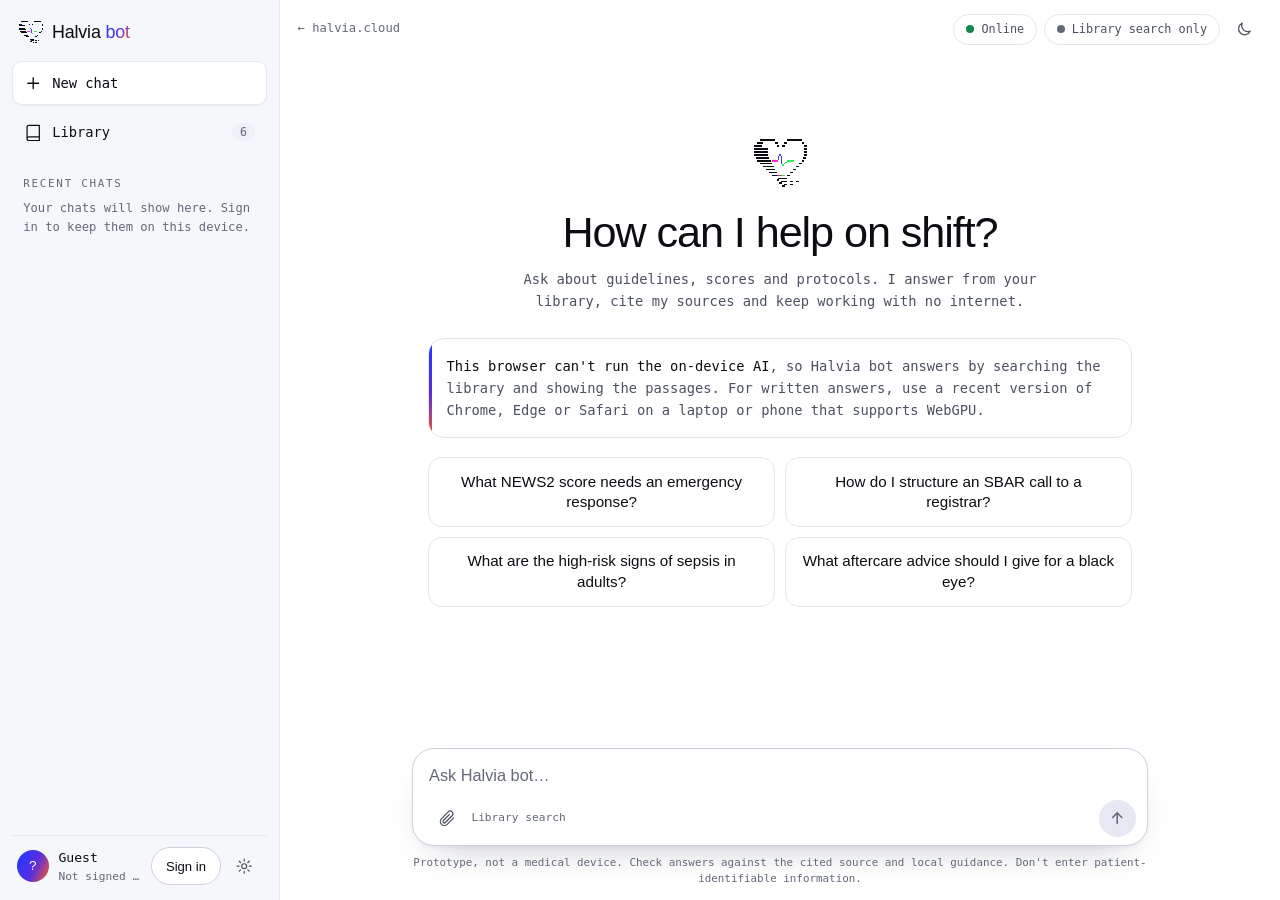
==== bot/index.html @ 6fa7a004 "Add Halvia bot, an offline AI assistant for clinicians A new web app at /bot/ and a Halvia bot secti" ====
<!DOCTYPE html>
<html lang="en-GB">
<head>
<meta charset="utf-8">
<meta name="viewport" content="width=device-width, initial-scale=1, viewport-fit=cover">
<title>Halvia bot — offline AI for clinicians</title>
<meta name="description" content="Halvia bot: an AI assistant for doctors and nurses that runs on your device and keeps working with no internet. Answers cite their sources, and you can add your own papers and guidelines. Prototype, not a medical device.">
<meta property="og:type" content="website">
<meta property="og:site_name" content="Halvia">
<meta property="og:title" content="Halvia bot — an AI assistant that works with no signal">
<meta property="og:description" content="Runs on your device, works offline, cites its sources and learns from the papers you add. A prototype by Halvia.">
<meta property="og:url" content="https://halvia.cloud/bot/">
<meta property="og:image" content="https://halvia.cloud/bot/og-bot.png">
<meta property="og:image:width" content="1200">
<meta property="og:image:height" content="630">
<meta name="twitter:card" content="summary_large_image">
<meta name="theme-color" content="#FFFFFF" media="(prefers-color-scheme: light)">
<meta name="theme-color" content="#0A0F26" media="(prefers-color-scheme: dark)">
<link rel="canonical" href="https://halvia.cloud/bot/">
<link rel="manifest" href="manifest.webmanifest">
<link rel="icon" href="../favicon.png">
<link rel="apple-touch-icon" href="icons/apple-touch-icon.png">
<meta name="apple-mobile-web-app-capable" content="yes">
<meta name="mobile-web-app-capable" content="yes">
<meta name="apple-mobile-web-app-title" content="Halvia bot">
<link rel="stylesheet" href="../assets/fonts/fonts.css">
<link rel="stylesheet" href="bot.css">
<script>try{var t=localStorage.getItem('halvia-bot-theme');if(t==='light'||t==='dark')document.documentElement.dataset.theme=t}catch(e){}</script>
<script type="module" src="bot.js"></script>
</head>
<body>
<svg width="0" height="0" style="position:absolute" aria-hidden="true">
  <symbol id="heart" viewBox="0 0 37 32"><g shape-rendering="crispEdges"><path fill="currentColor" d="M5 0h10v1h-10zM23 0h10v1h-10zM3 2h4v1h-4zM15 2h2v1h-2zM21 2h2v1h-2zM33 2h2v1h-2zM1 4h5v1h-5zM16 4h2v1h-2zM20 4h2v1h-2zM35 4h2v1h-2zM1 6h9v1h-9zM35 6h2v1h-2zM1 8h9v1h-9zM35 8h2v1h-2zM1 10h9v1h-9zM35 10h2v1h-2zM2 12h9v1h-9zM34 12h2v1h-2zM3 14h9v1h-9zM33 14h2v1h-2zM5 16h8v1h-8zM31 16h2v1h-2zM7 18h7v1h-7zM29 18h2v1h-2zM9 20h6v1h-6zM27 20h2v1h-2zM11 22h5v1h-5zM25 22h2v1h-2zM13 24h3v1h-3zM23 24h2v1h-2zM17 26h6v1h-6zM16 27h2v1h-2zM19 28h4v1h-4zM25 28h2v1h-2zM29 28h2v1h-2zM18 29h2v1h-2zM21 30h2v1h-2zM25 30h2v1h-2zM20 31h2v1h-2z"/><path fill="#4038FF" d="M18 10h1v1h-1zM17 11h1v1h-1zM19 11h1v1h-1zM17 12h1v1h-1zM19 12h1v1h-1zM17 13h1v1h-1zM19 13h1v1h-1zM19 14h1v1h-1zM19 15h1v1h-1zM19 16h1v1h-1zM16 24h2v1h-2z"/><path fill="#FF2BE0" d="M13 14h4v1h-4z"/><path fill="#2BF05A" d="M23 14h5v1h-5zM22 15h1v1h-1zM21 16h1v1h-1zM20 17h1v1h-1zM20 24h2v1h-2z"/><path fill="#FF3A3A" d="M18 24h2v1h-2z"/></g></symbol>
  <symbol id="i-plus" viewBox="0 0 24 24"><path d="M12 5v14M5 12h14" fill="none" stroke="currentColor" stroke-width="1.8" stroke-linecap="round"/></symbol>
  <symbol id="i-book" viewBox="0 0 24 24"><path d="M4 5.5A2.5 2.5 0 0 1 6.5 3H20v15H6.5A2.5 2.5 0 0 0 4 20.5v-15ZM4 20.5A2.5 2.5 0 0 0 6.5 23H20v-5" fill="none" stroke="currentColor" stroke-width="1.6" stroke-linejoin="round"/></symbol>
  <symbol id="i-gear" viewBox="0 0 24 24"><circle cx="12" cy="12" r="3.2" fill="none" stroke="currentColor" stroke-width="1.6"/><path d="M12 2.8v2.4M12 18.8v2.4M2.8 12h2.4M18.8 12h2.4M5.5 5.5l1.7 1.7M16.8 16.8l1.7 1.7M5.5 18.5l1.7-1.7M16.8 7.2l1.7-1.7" fill="none" stroke="currentColor" stroke-width="1.6" stroke-linecap="round"/></symbol>
  <symbol id="i-clip" viewBox="0 0 24 24"><path d="M20.5 11.5 12 20a5.2 5.2 0 0 1-7.4-7.4l8.8-8.8a3.5 3.5 0 0 1 5 5l-8.8 8.8a1.8 1.8 0 0 1-2.6-2.6L15 7" fill="none" stroke="currentColor" stroke-width="1.6" stroke-linecap="round" stroke-linejoin="round"/></symbol>
  <symbol id="i-up" viewBox="0 0 24 24"><path d="M12 19V5M6 11l6-6 6 6" fill="none" stroke="currentColor" stroke-width="2" stroke-linecap="round" stroke-linejoin="round"/></symbol>
  <symbol id="i-stop" viewBox="0 0 24 24"><rect x="7" y="7" width="10" height="10" rx="1.5" fill="currentColor"/></symbol>
  <symbol id="i-menu" viewBox="0 0 24 24"><path d="M4 7h16M4 12h16M4 17h16" fill="none" stroke="currentColor" stroke-width="1.8" stroke-linecap="round"/></symbol>
  <symbol id="i-x" viewBox="0 0 24 24"><path d="M6 6l12 12M18 6 6 18" fill="none" stroke="currentColor" stroke-width="1.8" stroke-linecap="round"/></symbol>
  <symbol id="i-moon" viewBox="0 0 24 24"><path d="M20 14.5A8 8 0 0 1 9.5 4a8 8 0 1 0 10.5 10.5Z" fill="none" stroke="currentColor" stroke-width="1.6" stroke-linejoin="round"/></symbol>
  <symbol id="i-copy" viewBox="0 0 24 24"><rect x="8" y="8" width="12" height="12" rx="2" fill="none" stroke="currentColor" stroke-width="1.6"/><path d="M16 8V6a2 2 0 0 0-2-2H6a2 2 0 0 0-2 2v8a2 2 0 0 0 2 2h2" fill="none" stroke="currentColor" stroke-width="1.6"/></symbol>
  <symbol id="i-trash" viewBox="0 0 24 24"><path d="M4 7h16M9 7V4h6v3M6.5 7l1 13h9l1-13" fill="none" stroke="currentColor" stroke-width="1.6" stroke-linejoin="round"/></symbol>
  <symbol id="i-lock" viewBox="0 0 24 24"><rect x="5" y="10.5" width="14" height="10" rx="2" fill="none" stroke="currentColor" stroke-width="1.6"/><path d="M8 10.5V8a4 4 0 0 1 8 0v2.5" fill="none" stroke="currentColor" stroke-width="1.6"/></symbol>
  <symbol id="i-file" viewBox="0 0 24 24"><path d="M14 3H7a2 2 0 0 0-2 2v14a2 2 0 0 0 2 2h10a2 2 0 0 0 2-2V8l-5-5Zm0 0v5h5" fill="none" stroke="currentColor" stroke-width="1.6" stroke-linejoin="round"/></symbol>
</svg>

<a class="skip" href="#composerIn">Skip to message box</a>
<div class="app" id="app">
  <aside class="side" id="side" aria-label="Chats and library">
    <div class="side-top">
      <button class="brand" type="button" id="brand" aria-label="Halvia bot, start a new chat"><svg class="logo" aria-hidden="true"><use href="#heart"/></svg><span>Halvia <b>bot</b></span></button>
      <button class="icon only-m" type="button" id="sideClose" aria-label="Close menu"><svg aria-hidden="true"><use href="#i-x"/></svg></button>
    </div>
    <button class="newchat" type="button" id="newChat"><svg aria-hidden="true"><use href="#i-plus"/></svg>New chat</button>
    <button class="side-link" type="button" id="openLib"><svg aria-hidden="true"><use href="#i-book"/></svg>Library<span class="count" id="libCount">6</span></button>
    <nav class="hist" aria-labelledby="histH">
      <h2 id="histH">Recent chats</h2>
      <ul id="chatList"></ul>
      <p class="hist-empty" id="histEmpty">Your chats will show here. <span id="histGuest">Sign in to keep them on this device.</span></p>
    </nav>
    <button class="install" type="button" id="installBtn" hidden>Install Halvia bot as an app</button>
    <div class="me" id="me">
      <div class="me-who" id="meWho"><span class="av" aria-hidden="true">?</span><span><b>Guest</b><small>Not signed in</small></span></div>
      <div class="me-acts">
        <button class="btn sm" type="button" id="signBtn">Sign in</button>
        <button class="icon" type="button" id="openSet" aria-label="Settings"><svg aria-hidden="true"><use href="#i-gear"/></svg></button>
      </div>
    </div>
  </aside>
  <div class="scrim" id="scrim" hidden></div>

  <main class="main" id="main">
    <header class="top">
      <h1 class="sr">Halvia bot</h1>
      <button class="icon only-m" type="button" id="sideOpen" aria-label="Open menu" aria-controls="side" aria-expanded="false"><svg aria-hidden="true"><use href="#i-menu"/></svg></button>
      <a class="back" href="../">&larr; halvia.cloud</a>
      <div class="pills">
        <span class="pill net" id="netPill" role="status"><i aria-hidden="true"></i><span>Online</span></span>
        <button class="pill ai" type="button" id="aiPill" aria-describedby="aiPillHint"><i aria-hidden="true"></i><span id="aiPillText">AI: checking…</span></button>
        <span class="sr" id="aiPillHint">Opens AI model settings</span>
        <button class="icon" type="button" id="themeBtn" aria-label="Switch to dark mode"><svg aria-hidden="true"><use href="#i-moon"/></svg></button>
      </div>
    </header>

    <div class="thread" id="thread" tabindex="-1">
      <div class="hello" id="hello">
        <svg class="hello-logo" aria-hidden="true"><use href="#heart"/></svg>
        <h2 id="helloH">How can I help on shift?</h2>
        <p class="hello-sub">Ask about guidelines, scores and protocols. I answer from your library, cite my sources and keep working with no internet.</p>
        <div class="status-card" id="statusCard" hidden></div>
        <div class="sugs" id="sugs" role="group" aria-label="Suggested questions">
          <button type="button" class="sug">What NEWS2 score needs an emergency response?</button>
          <button type="button" class="sug">How do I structure an SBAR call to a registrar?</button>
          <button type="button" class="sug">What are the high-risk signs of sepsis in adults?</button>
          <button type="button" class="sug">What aftercare advice should I give for a black eye?</button>
        </div>
      </div>
      <div role="log" aria-live="polite" aria-label="Conversation"><ol class="msgs" id="msgs"></ol></div>
    </div>

    <div class="dock">
      <div class="pii" id="pii" role="alert" hidden>
        <p><b>This may contain patient-identifiable information</b> <span id="piiWhat"></span>. Halvia bot is not for patient data, even though it stays on this device.</p>
        <div><button class="btn sm" type="button" id="piiEdit">Edit message</button><button class="btn sm ghost" type="button" id="piiSend">Send anyway</button></div>
      </div>
      <form class="composer" id="composer">
        <label class="sr" for="composerIn">Message Halvia bot</label>
        <textarea id="composerIn" rows="1" placeholder="Ask Halvia bot…" autocomplete="off" enterkeyhint="send"></textarea>
        <div class="comp-row">
          <button class="icon" type="button" id="attach" aria-label="Add documents to your library"><svg aria-hidden="true"><use href="#i-clip"/></svg></button>
          <span class="comp-mode" id="compMode">Library search</span>
          <button class="send" type="submit" id="send" aria-label="Send message" disabled><svg aria-hidden="true"><use href="#i-up"/></svg></button>
        </div>
      </form>
      <p class="fine">Prototype, not a medical device. Check answers against the cited source and local guidance. Don't enter patient-identifiable information.</p>
    </div>
  </main>
</div>

<!-- Library -->
<dialog class="dlg wide" id="libDlg" aria-labelledby="libH">
  <div class="dlg-hd"><h2 id="libH">Library</h2><button class="icon" type="button" data-close aria-label="Close library"><svg aria-hidden="true"><use href="#i-x"/></svg></button></div>
  <div class="dlg-bd">
    <p class="lead">Halvia bot answers from these documents. Add your own papers, guidelines and notes to teach it: they're split into passages, indexed and cited in answers. Everything stays on this device.</p>
    <section aria-labelledby="mineH">
      <h3 id="mineH">Your documents</h3>
      <div id="mineGuest" class="gate"><svg aria-hidden="true"><use href="#i-lock"/></svg><p><b>Sign in to add your own documents.</b> Your profile is created on this device and your documents are encrypted with your passcode.</p><button class="btn go sm" type="button" id="libSign">Sign in or create a profile</button></div>
      <div id="mineBox" hidden>
        <label class="drop" id="drop" for="fileIn">
          <svg aria-hidden="true"><use href="#i-file"/></svg>
          <span><b>Drop files here or choose files</b><small>PDF, Word (.docx), text, Markdown, HTML or CSV · up to 25 MB each</small></span>
          <input type="file" id="fileIn" multiple accept=".pdf,.docx,.txt,.md,.markdown,.html,.htm,.csv,application/pdf,text/plain,text/markdown,text/html,text/csv,application/vnd.openxmlformats-officedocument.wordprocessingml.document">
        </label>
        <details class="paste"><summary>Or paste text</summary>
          <form id="pasteForm">
            <label for="pasteTitle">Title</label><input id="pasteTitle" required maxlength="120" placeholder="e.g. Trust AKI pathway 2026">
            <label for="pasteText">Text</label><textarea id="pasteText" required rows="6" placeholder="Paste the guideline, paper abstract or notes here"></textarea>
            <button class="btn sm" type="submit">Add to library</button>
          </form>
        </details>
        <p class="ingest" id="ingest" role="status" aria-live="polite"></p>
        <ul class="docs" id="mineList"></ul>
        <p class="docs-empty" id="mineEmpty">No documents yet.</p>
      </div>
    </section>
    <section aria-labelledby="starterH">
      <div class="row-h"><h3 id="starterH">Halvia starter library</h3><label class="switch"><input type="checkbox" id="useStarter" checked><span>Use in answers</span></label></div>
      <ul class="docs" id="starterList"></ul>
      <p class="tiny">Summaries written by Halvia from public UK guidance, with the source named on each. Check the original before relying on them.</p>
    </section>
  </div>
</dialog>

<!-- Settings -->
<dialog class="dlg wide" id="setDlg" aria-labelledby="setH">
  <div class="dlg-hd"><h2 id="setH">Settings</h2><button class="icon" type="button" data-close aria-label="Close settings"><svg aria-hidden="true"><use href="#i-x"/></svg></button></div>
  <div class="dlg-bd">
    <section aria-labelledby="modelH">
      <h3 id="modelH">On-device AI</h3>
      <p class="lead" id="gpuNote">Checking whether this device can run the AI…</p>
      <fieldset class="models" id="models"><legend class="sr">Choose a model</legend></fieldset>
      <div class="prog" id="prog" hidden><div class="bar"><span id="progBar"></span></div><p id="progText" role="status" aria-live="polite"></p></div>
      <div class="acts"><button class="btn go" type="button" id="dlBtn">Download for offline use</button><button class="btn ghost" type="button" id="rmBtn" hidden>Remove from this device</button></div>
      <p class="tiny" id="storeNote"></p>
    </section>
    <section aria-labelledby="ansH">
      <h3 id="ansH">Answers</h3>
      <label class="switch"><input type="checkbox" id="strict" checked><span>Only answer from the library <small>When off, the AI may add general knowledge and will say when it does.</small></span></label>
    </section>
    <section aria-labelledby="appH">
      <h3 id="appH">Appearance</h3>
      <div class="seg" role="radiogroup" aria-labelledby="appH" id="themeSeg">
        <label><input type="radio" name="theme" value="system" checked><span>Match device</span></label>
        <label><input type="radio" name="theme" value="light"><span>Light</span></label>
        <label><input type="radio" name="theme" value="dark"><span>Night</span></label>
      </div>
    </section>
    <section aria-labelledby="dataH">
      <h3 id="dataH">Your data</h3>
      <p class="lead" id="dataNote">You're using Halvia bot as a guest. Chats are not saved.</p>
      <div class="acts" id="dataActs" hidden><button class="btn sm ghost" type="button" id="clearChats">Delete all chats</button><button class="btn sm danger" type="button" id="delProfile">Delete profile and documents</button></div>
      <p class="tiny">Signed-in profiles lock automatically after 15 minutes without use, for shared ward computers.</p>
    </section>
    <section aria-labelledby="appsH">
      <h3 id="appsH">Install as an app</h3>
      <p class="lead">On Android or a computer, use <b>Install</b> in the browser menu. On iPhone or iPad, tap <b>Share</b>, then <b>Add to Home Screen</b>. Native Android and iOS apps are on the way.</p>
    </section>
  </div>
</dialog>

<!-- Sign in -->
<dialog class="dlg" id="signDlg" aria-labelledby="signH">
  <div class="dlg-hd"><h2 id="signH">Sign in</h2><button class="icon" type="button" data-close aria-label="Close"><svg aria-hidden="true"><use href="#i-x"/></svg></button></div>
  <div class="dlg-bd">
    <div class="tabs" role="tablist" aria-label="Sign in or create a profile">
      <button type="button" role="tab" id="tabIn" aria-controls="panIn" aria-selected="true">Sign in</button>
      <button type="button" role="tab" id="tabNew" aria-controls="panNew" aria-selected="false" tabindex="-1">Create profile</button>
    </div>
    <div id="panIn" role="tabpanel" aria-labelledby="tabIn"><form class="form" id="formIn">
      <fieldset id="profPick"><legend>Profile on this device</legend></fieldset>
      <label for="inPass">Passcode</label><input id="inPass" type="password" autocomplete="current-password" required minlength="6">
      <p class="err" id="inErr" role="alert"></p>
      <button class="btn go" type="submit">Unlock</button>
    </form></div>
    <div id="panNew" role="tabpanel" aria-labelledby="tabNew" hidden><form class="form" id="formNew">
      <label for="nName">Name</label><input id="nName" required maxlength="60" autocomplete="name" placeholder="e.g. Dr Sam Patel">
      <label for="nRole">Role</label>
      <select id="nRole"><option>Doctor</option><option>Nurse</option><option>Midwife</option><option>Paramedic</option><option>Pharmacist</option><option>Allied health professional</option><option>Medical student</option><option>Researcher</option><option>Other</option></select>
      <label for="nPass">Passcode <small>at least 6 characters</small></label><input id="nPass" type="password" autocomplete="new-password" required minlength="6">
      <label for="nPass2">Confirm passcode</label><input id="nPass2" type="password" autocomplete="new-password" required minlength="6">
      <p class="err" id="newErr" role="alert"></p>
      <button class="btn go" type="submit">Create profile</button>
    </form></div>
    <p class="tiny">Your profile lives on this device only, and your documents and chats are encrypted with your passcode. If you forget it, they can't be recovered. Profiles that sync across devices are coming.</p>
  </div>
</dialog>

<div class="toast" id="toast" role="status" aria-live="polite" hidden></div>
<noscript><p style="padding:2rem;font-family:system-ui">Halvia bot needs JavaScript to run.</p></noscript>
</body>
</html>
---- assets/fonts/fonts.css ----
/* Self-hosted latin subsets (SIL OFL 1.1, licences alongside). Both are variable fonts. */
@font-face{font-family:'Inter Tight';font-style:normal;font-weight:200 600;font-display:swap;src:url(InterTight.woff2) format('woff2');unicode-range:U+0000-00FF, U+0131, U+0152-0153, U+02BB-02BC, U+02C6, U+02DA, U+02DC, U+0304, U+0308, U+0329, U+2000-206F, U+20AC, U+2122, U+2191, U+2193, U+2212, U+2215, U+FEFF, U+FFFD}
@font-face{font-family:'JetBrains Mono';font-style:normal;font-weight:400 600;font-display:swap;src:url(JetBrainsMono.woff2) format('woff2');unicode-range:U+0000-00FF, U+0131, U+0152-0153, U+02BB-02BC, U+02C6, U+02DA, U+02DC, U+0304, U+0308, U+0329, U+2000-206F, U+20AC, U+2122, U+2191, U+2193, U+2212, U+2215, U+FEFF, U+FFFD}
---- bot/bot.css ----
/* Halvia bot. Same type and gradient as halvia.cloud; light by default, night mode for night shifts. */
:root{
  --bg:#FFFFFF;--side:#F6F7FB;--card:#FFFFFF;--soft:#EEF0F7;--soft2:#E6E9F3;--line:#E4E7EF;--line2:#CDD2DE;
  --ink:#0B0D12;--mute:#4B5160;--dim:#636978;--link:#1029C9;
  --user:#EEF0F7;--ok:#0E8A4B;--warn:#A35200;--bad:#C0262D;
  --grad:linear-gradient(115deg,#1A3CFF 0%,#5A2CE0 55%,#FF5A1F 100%);
  --shadow:0 18px 40px -24px rgba(16,24,64,.35),0 2px 6px -2px rgba(16,24,64,.08);
  --sans:"Inter Tight","Helvetica Neue",Arial,system-ui,sans-serif;
  --mono:"JetBrains Mono",ui-monospace,"SFMono-Regular",Menlo,Consolas,monospace;
  color-scheme:light;
}
@media (prefers-color-scheme:dark){:root:not([data-theme="light"]){
  --bg:#0A0F26;--side:#070B1E;--card:#111938;--soft:#151E42;--soft2:#1C2652;--line:#222C55;--line2:#34407A;
  --ink:#EEF1FB;--mute:#B9C0DA;--dim:#949CBC;--link:#AEB8FF;--user:#18214A;--ok:#4FD38F;--warn:#FFB45E;--bad:#FF8A8F;
  --shadow:0 18px 40px -20px rgba(0,0,0,.7);color-scheme:dark}}
:root[data-theme="dark"]{
  --bg:#0A0F26;--side:#070B1E;--card:#111938;--soft:#151E42;--soft2:#1C2652;--line:#222C55;--line2:#34407A;
  --ink:#EEF1FB;--mute:#B9C0DA;--dim:#949CBC;--link:#AEB8FF;--user:#18214A;--ok:#4FD38F;--warn:#FFB45E;--bad:#FF8A8F;
  --shadow:0 18px 40px -20px rgba(0,0,0,.7);color-scheme:dark}

*,*::before,*::after{box-sizing:border-box}
html,body{height:100%}
body{margin:0;background:var(--bg);color:var(--ink);font-family:var(--mono);font-size:.86rem;line-height:1.6;-webkit-text-size-adjust:100%;overflow:hidden}
button,input,select,textarea{font:inherit;color:inherit}
a{color:var(--link)}
svg{width:1.15rem;height:1.15rem;flex:none}
:focus-visible{outline:2px solid #5A6BFF;outline-offset:2px}
.sr{position:absolute!important;width:1px;height:1px;overflow:hidden;clip:rect(0 0 0 0);white-space:nowrap}
.skip{position:absolute;left:.5rem;top:-3rem;z-index:50;background:var(--ink);color:var(--bg);padding:.5rem .8rem;border-radius:8px}
.skip:focus{top:.5rem}
[hidden]{display:none!important}

.app{display:grid;grid-template-columns:17.5rem minmax(0,1fr);height:100vh;height:100dvh}

/* Sidebar */
.side{background:var(--side);border-right:1px solid var(--line);display:flex;flex-direction:column;gap:.35rem;padding:.9rem .75rem;min-height:0}
.side-top{display:flex;align-items:center;justify-content:space-between;padding:.2rem .35rem .6rem}
.brand{background:none;border:0;padding:0;cursor:pointer;display:flex;align-items:center;gap:.55rem;text-decoration:none;color:var(--ink);font-family:var(--sans);font-size:1.12rem;font-weight:400;letter-spacing:-.01em}
.brand b{font-weight:300;background:var(--grad);-webkit-background-clip:text;background-clip:text;color:transparent}
.logo{width:1.6rem;height:1.4rem}
.newchat,.side-link{display:flex;align-items:center;gap:.6rem;width:100%;text-align:left;border:1px solid transparent;background:none;border-radius:10px;padding:.6rem .7rem;cursor:pointer;color:var(--ink)}
.newchat{background:var(--card);border-color:var(--line);box-shadow:0 1px 2px rgba(16,24,64,.05)}
.newchat:hover,.side-link:hover{border-color:var(--line2)}
.side-link .count{margin-left:auto;font-size:.72rem;color:var(--dim);background:var(--soft);border-radius:99px;padding:0 .5rem}
.hist{flex:1;min-height:0;overflow:auto;margin-top:.6rem}
.hist h2{font-family:var(--mono);font-size:.68rem;letter-spacing:.16em;text-transform:uppercase;color:var(--dim);font-weight:500;margin:.4rem .7rem .4rem}
.hist ul{list-style:none;margin:0;padding:0}
.hist li{display:flex;align-items:center;border-radius:9px}
.hist li:hover,.hist li:focus-within{background:var(--soft)}
.hist li.on{background:var(--soft2)}
.hist li > button:first-child{flex:1;min-width:0;text-align:left;background:none;border:0;padding:.5rem .7rem;cursor:pointer;white-space:nowrap;overflow:hidden;text-overflow:ellipsis;color:var(--ink)}
.hist .del{opacity:0;background:none;border:0;padding:.4rem;margin-right:.2rem;border-radius:7px;color:var(--dim);cursor:pointer}
.hist li:hover .del,.hist li:focus-within .del,.hist li.on .del{opacity:1}
.hist .del svg{width:.95rem;height:.95rem}
.hist-empty{color:var(--dim);font-size:.76rem;margin:.3rem .7rem;line-height:1.55}
.install{border:1px dashed var(--line2);background:none;border-radius:10px;padding:.55rem .7rem;cursor:pointer;color:var(--mute);font-size:.78rem}
.me{border-top:1px solid var(--line);padding:.7rem .3rem 0;display:flex;align-items:center;justify-content:space-between;gap:.5rem}
.me-who{display:flex;align-items:center;gap:.6rem;min-width:0}
.me-who b{display:block;font-weight:500;white-space:nowrap;overflow:hidden;text-overflow:ellipsis;font-size:.82rem}
.me-who small{display:block;color:var(--dim);font-size:.7rem;white-space:nowrap;overflow:hidden;text-overflow:ellipsis}
.me-who > span:last-child{min-width:0}
.av{width:2rem;height:2rem;border-radius:50%;display:grid;place-items:center;background:var(--grad);color:#fff;font-family:var(--sans);font-size:.85rem;flex:none}
.me-acts{display:flex;gap:.3rem;align-items:center}

/* Buttons */
.icon{display:inline-grid;place-items:center;width:2.25rem;height:2.25rem;border-radius:10px;border:1px solid transparent;background:none;cursor:pointer;color:var(--mute)}
.icon:hover{background:var(--soft);color:var(--ink)}
.btn{display:inline-flex;align-items:center;justify-content:center;gap:.45rem;font-family:var(--sans);font-size:.95rem;font-weight:500;padding:.7rem 1.25rem;border-radius:999px;border:1px solid var(--line2);background:var(--card);color:var(--ink);cursor:pointer;text-decoration:none;white-space:nowrap}
.btn:hover{border-color:var(--dim)}
.btn.sm{font-size:.82rem;padding:.45rem .9rem}
.btn.go{background:var(--grad);border-color:transparent;color:#fff;box-shadow:0 12px 26px -14px rgba(90,44,224,.8)}
.btn.go:hover{filter:brightness(1.08)}
.btn.ghost{background:transparent}
.btn.danger{color:var(--bad);border-color:currentColor;background:transparent}
.btn:disabled{opacity:.5;cursor:not-allowed}
.only-m{display:none}

/* Main */
.main{display:flex;flex-direction:column;min-width:0;min-height:0;position:relative}
.top{display:flex;align-items:center;gap:.6rem;padding:.7rem 1.1rem;min-height:3.6rem}
.back{color:var(--dim);text-decoration:none;font-size:.76rem}
.back:hover{color:var(--ink)}
.pills{margin-left:auto;display:flex;align-items:center;gap:.4rem}
.pill{display:inline-flex;align-items:center;gap:.45rem;border:1px solid var(--line);background:var(--card);border-radius:99px;padding:.32rem .75rem;font-size:.74rem;color:var(--mute);white-space:nowrap}
button.pill{cursor:pointer}
button.pill:hover{border-color:var(--line2);color:var(--ink)}
.pill i{width:.5rem;height:.5rem;border-radius:50%;background:var(--dim)}
.pill.net.on i{background:var(--ok)}
.pill.net.off{border-color:var(--warn);color:var(--warn)}
.pill.net.off i{background:var(--warn)}
.pill.ai[data-s="ready"] i{background:var(--ok)}
.pill.ai[data-s="loading"] i{background:#5A6BFF;animation:pulse 1.2s infinite}
.pill.ai[data-s="none"] i{background:var(--grad)}
@keyframes pulse{50%{opacity:.3}}

.thread{flex:1;overflow:auto;padding:0 1.1rem;scroll-behavior:smooth;outline:none}
.hello{max-width:44rem;margin:0 auto;padding:clamp(1.5rem,9vh,6rem) 0 2rem;text-align:center}
.hello-logo{width:3.4rem;height:3rem;color:var(--ink)}
.hello h2{font-family:var(--sans);font-weight:300;font-size:clamp(1.9rem,4vw,2.7rem);letter-spacing:-.025em;line-height:1.1;margin:1rem 0 .7rem}
.hello-sub{color:var(--mute);max-width:34rem;margin:0 auto 1.6rem}
.sugs{display:grid;grid-template-columns:1fr 1fr;gap:.6rem;text-align:left}
.sug{border:1px solid var(--line);background:var(--card);border-radius:14px;padding:.85rem 1rem;cursor:pointer;color:var(--ink);font-family:var(--sans);font-size:.95rem;line-height:1.35}
.sug:hover{border-color:var(--line2);box-shadow:var(--shadow)}
.status-card{text-align:left;border-radius:16px;padding:1rem 1.1rem;margin:0 0 1.2rem;background:var(--card);border:1px solid var(--line);position:relative;overflow:hidden;display:flex;gap:1rem;align-items:center;flex-wrap:wrap}
.status-card::before{content:"";position:absolute;inset:0 auto 0 0;width:3px;background:var(--grad)}
.status-card p{margin:0;flex:1 1 18rem;color:var(--mute)}
.status-card b{color:var(--ink);font-weight:500}

.msgs{list-style:none;margin:0 auto;padding:1rem 0 2rem;max-width:46rem}
.msg{margin:0 0 1.6rem}
.msg.user{display:flex;justify-content:flex-end}
.msg.user .body{background:var(--user);border-radius:18px 18px 4px 18px;padding:.7rem 1rem;max-width:85%;font-family:var(--sans);font-size:1rem;line-height:1.5;white-space:pre-wrap;overflow-wrap:anywhere}
.msg.bot{display:grid;grid-template-columns:2rem minmax(0,1fr);gap:.8rem}
.msg.bot .ava{width:2rem;height:2rem;border-radius:9px;border:1px solid var(--line);display:grid;place-items:center;background:var(--card)}
.msg.bot .ava svg{width:1.3rem;height:1.15rem;color:var(--ink)}
.msg.bot .body{font-family:var(--sans);font-size:1.02rem;line-height:1.62;overflow-wrap:anywhere;min-width:0}
.body p{margin:0 0 .75rem}
.body ul,.body ol{margin:0 0 .8rem;padding-left:1.3rem}
.body li{margin:.2rem 0}
.body h3,.body h4{font-family:var(--sans);font-weight:500;font-size:1.02rem;margin:1rem 0 .4rem}
.body code{font-family:var(--mono);font-size:.85em;background:var(--soft);border-radius:5px;padding:.05rem .3rem}
.body blockquote{margin:0 0 .8rem;padding:.1rem 0 .1rem .9rem;border-left:2px solid var(--line2);color:var(--mute)}
.body strong{font-weight:600}
.cite{display:inline-grid;place-items:center;min-width:1.2rem;height:1.2rem;padding:0 .25rem;margin:0 .1rem;border-radius:6px;background:var(--soft2);color:var(--ink);font-family:var(--mono);font-size:.68rem;text-decoration:none;vertical-align:.12em;line-height:1}
.cite:hover{background:var(--grad);color:#fff}
.typing{display:inline-flex;gap:.25rem;padding:.6rem 0}
.typing i{width:.4rem;height:.4rem;border-radius:50%;background:var(--dim);animation:pulse 1s infinite}
.typing i:nth-child(2){animation-delay:.15s}.typing i:nth-child(3){animation-delay:.3s}
.meta{display:flex;flex-wrap:wrap;align-items:center;gap:.5rem;margin-top:.3rem;font-family:var(--mono);font-size:.7rem;color:var(--dim)}
.meta .tag{border:1px solid var(--line);border-radius:99px;padding:.1rem .55rem}
.meta button{background:none;border:0;color:var(--dim);cursor:pointer;display:inline-flex;align-items:center;gap:.3rem;padding:.2rem .3rem;border-radius:6px;font-size:.7rem}
.meta button:hover{color:var(--ink);background:var(--soft)}
.meta button svg{width:.9rem;height:.9rem}
.srcs{list-style:none;margin:.8rem 0 0;padding:0;display:grid;gap:.45rem}
.src{border:1px solid var(--line);border-radius:12px;background:var(--card);scroll-margin:1rem}
.src:target{border-color:#5A6BFF}
.src summary{display:grid;grid-template-columns:auto minmax(0,1fr);gap:.6rem;align-items:start;padding:.6rem .75rem;cursor:pointer;list-style:none}
.src summary::-webkit-details-marker{display:none}
.src .n{font-size:.68rem;background:var(--soft2);border-radius:6px;padding:.1rem .4rem;margin-top:.1rem}
.src .t{font-size:.76rem;line-height:1.45}
.src .t b{display:block;font-weight:500;color:var(--ink);white-space:nowrap;overflow:hidden;text-overflow:ellipsis}
.src .t span{color:var(--dim)}
.src .full{padding:0 .85rem .8rem 2.6rem;font-family:var(--sans);font-size:.92rem;line-height:1.55;color:var(--mute);white-space:pre-wrap}
.note{border-left:2px solid transparent;border-image:var(--grad) 1;padding-left:.8rem;color:var(--mute);font-size:.9rem}

/* Composer */
.dock{padding:.4rem 1.1rem calc(.8rem + env(safe-area-inset-bottom));max-width:48.2rem;width:100%;margin:0 auto}
.composer{border:1px solid var(--line2);background:var(--card);border-radius:22px;padding:.7rem .7rem .5rem 1rem;box-shadow:var(--shadow)}
.composer:focus-within{border-color:#7F8BFF}
.composer textarea{width:100%;border:0;background:none;resize:none;outline:none;font-family:var(--sans);font-size:1.02rem;line-height:1.5;max-height:12rem;padding:.2rem 0}
.composer textarea::placeholder{color:var(--dim)}
.comp-row{display:flex;align-items:center;gap:.4rem;margin-top:.2rem}
.comp-mode{font-size:.7rem;color:var(--dim);margin-right:auto}
.send{width:2.3rem;height:2.3rem;border-radius:50%;border:0;display:grid;place-items:center;background:var(--grad);color:#fff;cursor:pointer}
.send:disabled{background:var(--soft2);color:var(--dim);cursor:default}
.send.stop{background:var(--ink);color:var(--bg)}
.fine{font-size:.68rem;color:var(--dim);text-align:center;margin:.55rem 0 0;line-height:1.5}
.pii{border:1px solid var(--warn);background:var(--card);border-radius:14px;padding:.7rem .9rem;margin-bottom:.6rem;display:flex;gap:.8rem;align-items:center;flex-wrap:wrap}
.pii p{margin:0;flex:1 1 20rem;font-size:.78rem;color:var(--mute)}
.pii b{color:var(--warn);font-weight:600}
.pii div{display:flex;gap:.4rem}

/* Dialogs */
.dlg{border:1px solid var(--line);border-radius:20px;padding:0;background:var(--bg);color:var(--ink);width:min(30rem,calc(100vw - 1.5rem));max-height:calc(100dvh - 2rem);box-shadow:0 40px 80px -30px rgba(0,0,0,.5)}
.dlg.wide{width:min(42rem,calc(100vw - 1.5rem))}
.dlg::backdrop{background:rgba(6,10,30,.5);backdrop-filter:blur(3px)}
.dlg[open]{display:flex;flex-direction:column}
.dlg-hd{display:flex;align-items:center;justify-content:space-between;padding:1rem 1rem .4rem 1.4rem}
.dlg-hd h2{font-family:var(--sans);font-weight:300;font-size:1.55rem;letter-spacing:-.02em;margin:0}
.dlg-bd{padding:.2rem 1.4rem 1.4rem;overflow:auto}
.dlg section{padding:1rem 0;border-top:1px solid var(--line)}
.dlg section:first-of-type{border-top:0}
.dlg h3{font-family:var(--sans);font-weight:500;font-size:1.02rem;margin:0 0 .6rem}
.lead{color:var(--mute);margin:0 0 .8rem}
.tiny{font-size:.72rem;color:var(--dim);margin:.6rem 0 0;line-height:1.55}
.row-h{display:flex;align-items:center;justify-content:space-between;gap:1rem;flex-wrap:wrap;margin-bottom:.4rem}
.row-h h3{margin:0}
.acts{display:flex;gap:.5rem;flex-wrap:wrap;margin-top:.8rem}
.gate{display:flex;gap:.9rem;align-items:flex-start;border:1px solid var(--line);border-radius:14px;padding:1rem;background:var(--side);flex-wrap:wrap}
.gate svg{width:1.4rem;height:1.4rem;color:var(--mute);margin-top:.1rem}
.gate p{margin:0;flex:1 1 16rem;color:var(--mute)}
.gate b{color:var(--ink);font-weight:500}
.drop{display:flex;gap:.9rem;align-items:center;border:1.5px dashed var(--line2);border-radius:14px;padding:1.1rem 1rem;cursor:pointer;background:var(--side)}
.drop:hover,.drop.over{border-color:#5A6BFF}
.drop:focus-within{outline:2px solid #5A6BFF;outline-offset:2px}
.drop svg{width:1.6rem;height:1.6rem;color:var(--mute)}
.drop b{display:block;font-family:var(--sans);font-weight:500;font-size:.98rem}
.drop small{color:var(--dim);font-size:.72rem}
.drop input{position:absolute;opacity:0;width:1px;height:1px}
.paste{margin:.7rem 0 0}
.paste summary{cursor:pointer;color:var(--mute);font-size:.8rem}
.paste form{display:grid;gap:.4rem;margin-top:.6rem}
.paste .btn{justify-self:start;margin-top:.3rem}
.ingest{font-size:.76rem;color:var(--mute);margin:.6rem 0 0;min-height:1.2em}
.docs{list-style:none;margin:.6rem 0 0;padding:0;display:grid;gap:.4rem}
.doc{display:grid;grid-template-columns:auto minmax(0,1fr) auto;gap:.7rem;align-items:center;border:1px solid var(--line);border-radius:12px;padding:.6rem .7rem;background:var(--card)}
.doc > svg{color:var(--mute)}
.doc b{display:block;font-weight:500;font-size:.82rem;white-space:nowrap;overflow:hidden;text-overflow:ellipsis}
.doc small{display:block;color:var(--dim);font-size:.7rem;white-space:nowrap;overflow:hidden;text-overflow:ellipsis}
.doc a,.doc button{font-size:.72rem}
.doc button{background:none;border:0;color:var(--dim);cursor:pointer;padding:.3rem;border-radius:7px}
.doc button:hover{color:var(--bad);background:var(--soft)}
.docs-empty{color:var(--dim);font-size:.76rem;margin:.5rem 0 0}
.switch{display:flex;gap:.6rem;align-items:flex-start;cursor:pointer}
.switch input{appearance:none;width:2.3rem;height:1.3rem;border-radius:99px;background:var(--line2);position:relative;flex:none;cursor:pointer;margin:.1rem 0 0;transition:background .15s}
.switch input::after{content:"";position:absolute;top:.15rem;left:.15rem;width:1rem;height:1rem;border-radius:50%;background:#fff;transition:transform .15s}
.switch input:checked{background:linear-gradient(115deg,#1A3CFF,#5A2CE0)}
.switch input:checked::after{transform:translateX(1rem)}
.switch small{display:block;color:var(--dim);font-size:.72rem}
.models{border:0;padding:0;margin:0;display:grid;gap:.5rem}
.model{display:grid;grid-template-columns:auto minmax(0,1fr) auto;gap:.7rem;align-items:center;border:1px solid var(--line);border-radius:14px;padding:.75rem .9rem;cursor:pointer;background:var(--card)}
.model:has(input:checked){border-color:#5A6BFF;box-shadow:0 0 0 1px #5A6BFF inset}
.model input{accent-color:#3B3CF0;margin:0}
.model b{font-family:var(--sans);font-weight:500;font-size:.98rem}
.model small{display:block;color:var(--dim);font-size:.72rem}
.model .sz{font-size:.72rem;color:var(--mute);text-align:right}
.model .have{color:var(--ok)}
.prog{margin-top:.9rem}
.prog .bar{height:.45rem;border-radius:99px;background:var(--soft2);overflow:hidden}
.prog .bar span{display:block;height:100%;width:0;background:var(--grad);transition:width .3s}
.prog p{font-size:.72rem;color:var(--mute);margin:.45rem 0 0;overflow-wrap:anywhere}
.seg{display:inline-flex;border:1px solid var(--line2);border-radius:99px;padding:.2rem;gap:.2rem;flex-wrap:wrap}
.seg label{cursor:pointer}
.seg input{position:absolute;opacity:0;width:1px;height:1px}
.seg span{display:block;padding:.4rem .9rem;border-radius:99px;font-size:.78rem;color:var(--mute)}
.seg input:checked + span{background:var(--ink);color:var(--bg)}
.seg input:focus-visible + span{outline:2px solid #5A6BFF;outline-offset:1px}
.tabs{display:flex;gap:.3rem;border:1px solid var(--line2);border-radius:99px;padding:.2rem;margin-bottom:1rem;width:max-content;max-width:100%}
.tabs button{border:0;background:none;border-radius:99px;padding:.45rem 1rem;cursor:pointer;color:var(--mute);font-size:.8rem}
.tabs button[aria-selected="true"]{background:var(--ink);color:var(--bg)}
.form{display:grid;gap:.4rem}
.form label,.paste label{font-size:.76rem;color:var(--mute);margin-top:.3rem}
.form label small{color:var(--dim)}
.form input,.form select,.paste input,.paste textarea{width:100%;border:1px solid var(--line2);background:var(--card);border-radius:10px;padding:.65rem .75rem;font-family:var(--sans);font-size:1rem}
.form .btn{margin-top:.6rem;justify-self:start}
.form fieldset{border:0;padding:0;margin:0;display:grid;gap:.4rem}
.form legend{font-size:.76rem;color:var(--mute);margin-bottom:.4rem}
.prof{display:flex;gap:.7rem;align-items:center;border:1px solid var(--line);border-radius:12px;padding:.6rem .75rem;cursor:pointer;background:var(--card)}
.prof:has(input:checked){border-color:#5A6BFF}
.prof input{accent-color:#3B3CF0;margin:0}
.prof b{display:block;font-weight:500;font-size:.88rem}
.prof small{color:var(--dim);font-size:.72rem}
.err{color:var(--bad);font-size:.78rem;margin:.2rem 0 0;min-height:1.1em}
.toast{position:fixed;left:50%;bottom:6.5rem;transform:translateX(-50%);background:var(--ink);color:var(--bg);padding:.6rem 1rem;border-radius:12px;font-size:.8rem;z-index:60;max-width:calc(100vw - 2rem);box-shadow:var(--shadow)}
.scrim{display:none}

@media (max-width:52rem){
  .app{grid-template-columns:minmax(0,1fr)}
  .side{position:fixed;inset:0 auto 0 0;width:min(19rem,86vw);z-index:40;transform:translateX(-102%);transition:transform .22s ease;box-shadow:var(--shadow)}
  .side.open{transform:none}
  .scrim{display:block;position:fixed;inset:0;background:rgba(6,10,30,.45);z-index:35}
  .only-m{display:inline-grid}
  .top{padding:.6rem .7rem}
  .back{display:none}
  .thread{padding:0 .9rem}
  .dock{padding-left:.7rem;padding-right:.7rem}
  .sugs{grid-template-columns:minmax(0,1fr)}
  .pill.net span{display:none}
  .pill.net{padding:.32rem .55rem}
}
@media (max-width:26rem){.hello h2{font-size:1.7rem}.sug{font-size:.9rem}}
@media (prefers-reduced-motion:reduce){*{animation:none!important;transition:none!important;scroll-behavior:auto!important}}
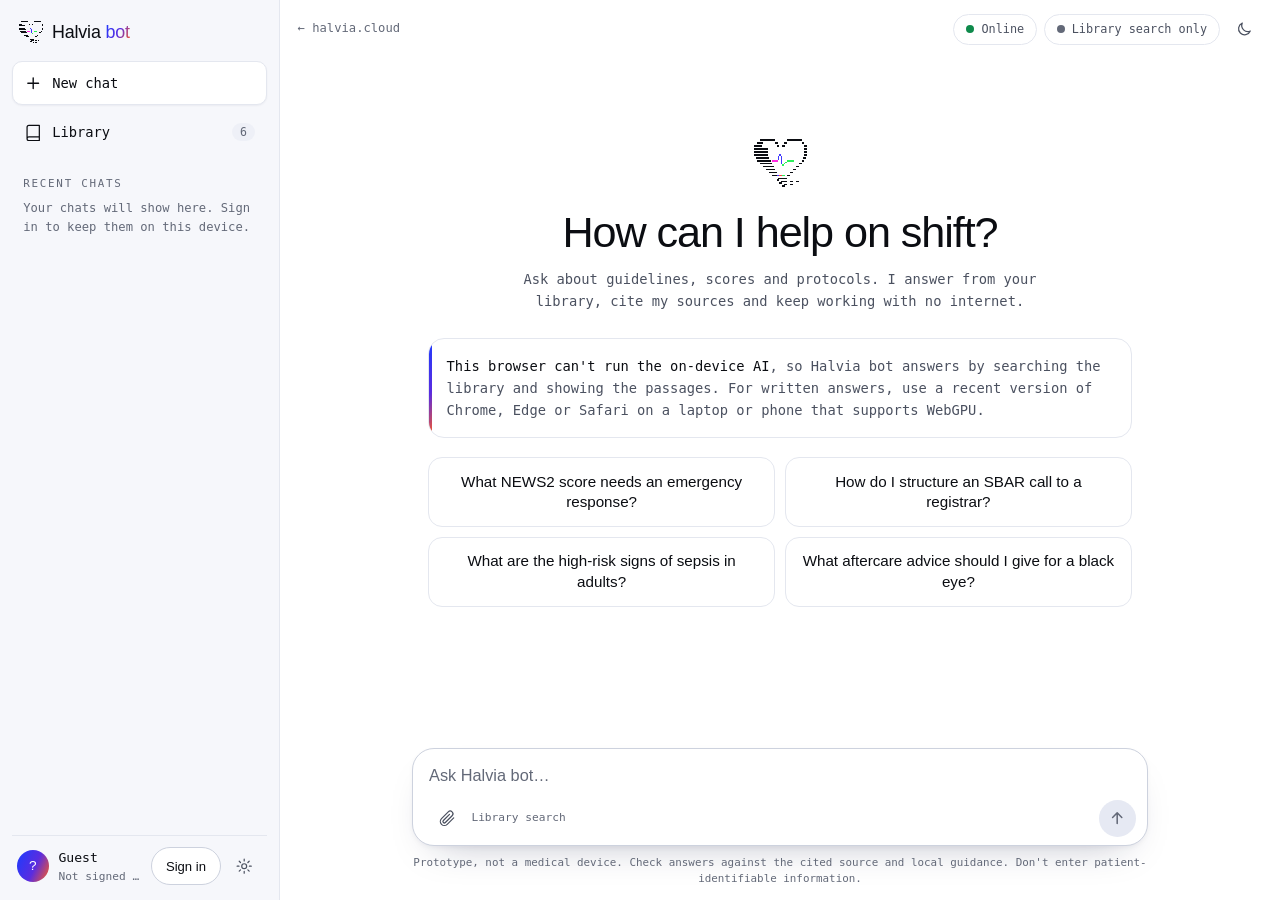
==== commit 30c8d13e: "Halvia bot: offline readiness, research library, Pocket model, end-to-end test Co-Authored-By: Claud" ====
--- a/bot/index.html
+++ b/bot/index.html
@@ -150,6 +150,12 @@
       <ul class="docs" id="starterList"></ul>
       <p class="tiny">Summaries written by Halvia from public UK guidance, with the source named on each. Check the original before relying on them.</p>
     </section>
+    <section aria-labelledby="resH">
+      <div class="row-h"><h3 id="resH">Research library <small id="resCount" class="count-note"></small></h3><label class="switch"><input type="checkbox" id="useResearch" checked><span>Use in answers</span></label></div>
+      <p class="tiny" style="margin:0 0 .6rem">Peer-reviewed reviews, systematic reviews and guidelines from open-access journals, published under CC BY or CC0 licences that allow reuse. Collected from Europe PMC and credited on every answer.</p>
+      <label class="sr" for="resFilter">Filter research papers</label><input class="filter" id="resFilter" type="search" placeholder="Filter by topic, journal or title, e.g. sepsis">
+      <ul class="docs" id="resList"></ul>
+    </section>
   </div>
 </dialog>
 
@@ -157,6 +163,12 @@
 <dialog class="dlg wide" id="setDlg" aria-labelledby="setH">
   <div class="dlg-hd"><h2 id="setH">Settings</h2><button class="icon" type="button" data-close aria-label="Close settings"><svg aria-hidden="true"><use href="#i-x"/></svg></button></div>
   <div class="dlg-bd">
+    <section aria-labelledby="readyH">
+      <h3 id="readyH">Offline readiness</h3>
+      <ul class="ready" id="readyList"></ul>
+      <div class="acts"><button class="btn go" type="button" id="readyBtn">Get ready for offline</button></div>
+      <p class="tiny" id="readyMsg" role="status" aria-live="polite"></p>
+    </section>
     <section aria-labelledby="modelH">
       <h3 id="modelH">On-device AI</h3>
       <p class="lead" id="gpuNote">Checking whether this device can run the AI…</p>
--- a/bot/bot.css
+++ b/bot/bot.css
@@ -142,6 +142,16 @@
 .src .t span{color:var(--dim)}
 .src .full{padding:0 .85rem .8rem 2.6rem;font-family:var(--sans);font-size:.92rem;line-height:1.55;color:var(--mute);white-space:pre-wrap}
 .note{border-left:2px solid transparent;border-image:var(--grad) 1;padding-left:.8rem;color:var(--mute);font-size:.9rem}
+
+/* Offline readiness and research list */
+.ready{list-style:none;margin:0;padding:0;display:grid;gap:.4rem}
+.ready li{display:grid;grid-template-columns:1.6rem minmax(0,1fr);gap:.5rem;align-items:start;font-size:.82rem}
+.ready .tick{width:1.4rem;height:1.4rem;border-radius:50%;display:grid;place-items:center;border:1px solid var(--line2);color:var(--dim);font-size:.75rem}
+.ready li.ok .tick{background:var(--ok);border-color:var(--ok);color:#fff}
+.ready small{display:block;color:var(--dim);font-size:.72rem}
+.count-note{font-family:var(--mono);font-weight:400;font-size:.72rem;color:var(--dim);margin-left:.4rem}
+.filter{width:100%;border:1px solid var(--line2);background:var(--card);border-radius:10px;padding:.55rem .75rem;font-family:var(--sans);font-size:1rem}
+#resList{max-height:22rem;overflow:auto}
 
 /* Composer */
 .dock{padding:.4rem 1.1rem calc(.8rem + env(safe-area-inset-bottom));max-width:48.2rem;width:100%;margin:0 auto}
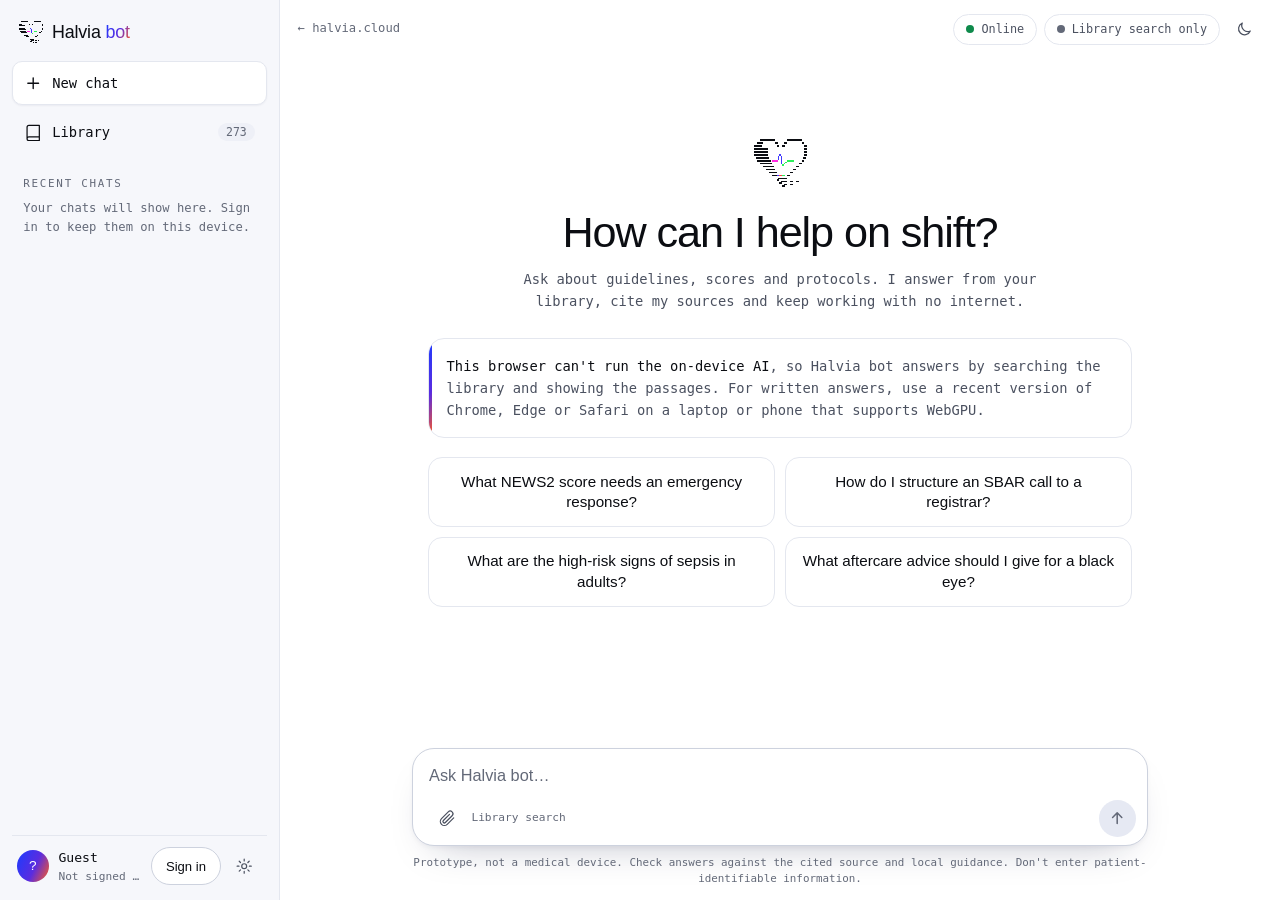
==== commit a63721fa: "Halvia bot: switch http visitors to https Co-Authored-By: Claude Opus 5.5 <noreply@anthropic.com> Cl" ====
--- a/bot/index.html
+++ b/bot/index.html
@@ -25,6 +25,7 @@
 <meta name="apple-mobile-web-app-title" content="Halvia bot">
 <link rel="stylesheet" href="../assets/fonts/fonts.css">
 <link rel="stylesheet" href="bot.css">
+<script>if(location.protocol==='http:'&&/(^|\.)halvia\.cloud$/.test(location.hostname))location.replace('https://'+location.host+location.pathname+location.search+location.hash);</script>
 <script>try{var t=localStorage.getItem('halvia-bot-theme');if(t==='light'||t==='dark')document.documentElement.dataset.theme=t}catch(e){}</script>
 <script type="module" src="bot.js"></script>
 </head>
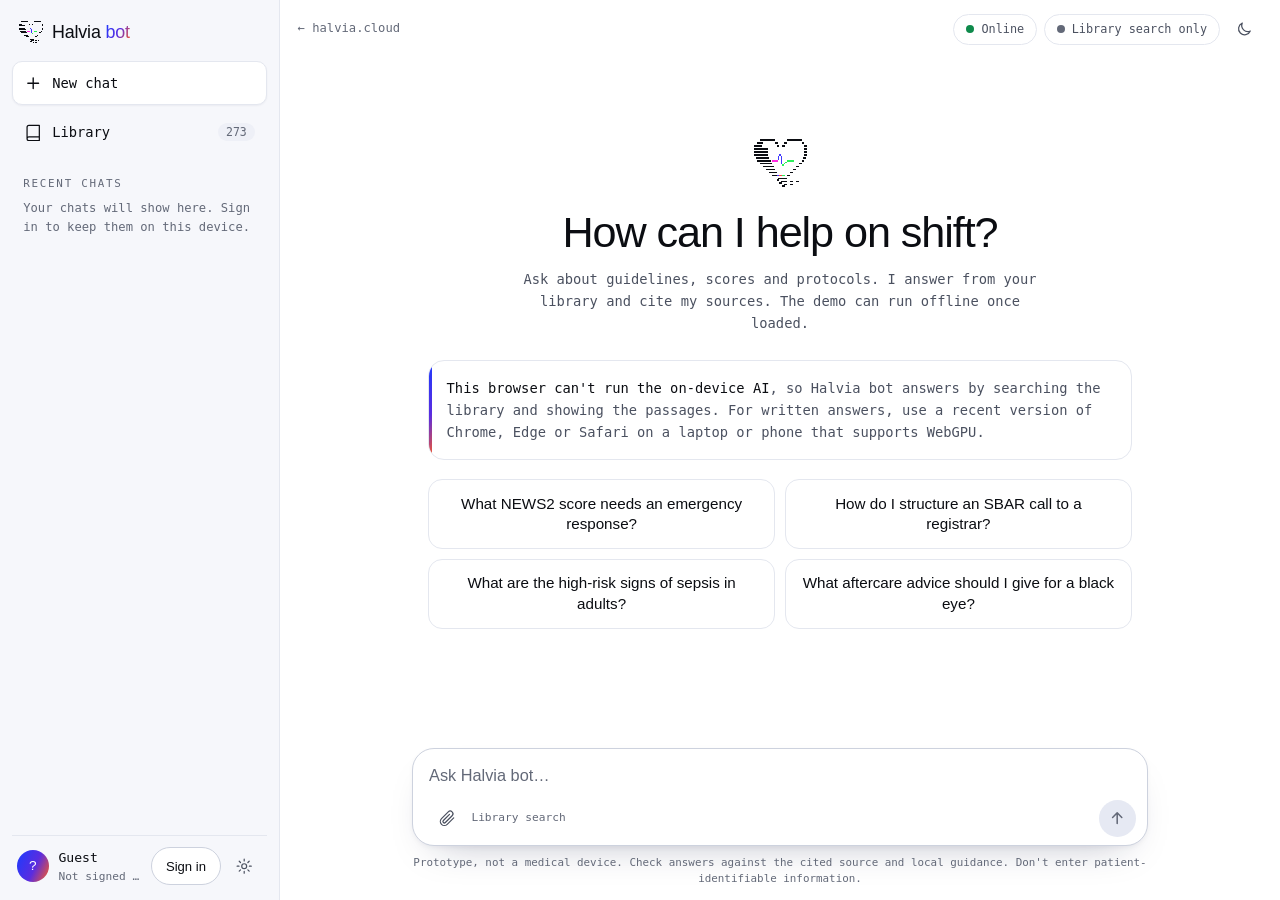
==== commit eb14cdf1: "Claims fix: framing, design-intent wording, consistent privacy notes - Framing line at the top uses " ====
--- a/bot/index.html
+++ b/bot/index.html
@@ -4,11 +4,11 @@
 <meta charset="utf-8">
 <meta name="viewport" content="width=device-width, initial-scale=1, viewport-fit=cover">
 <title>Halvia bot — offline AI for clinicians</title>
-<meta name="description" content="Halvia bot: an AI assistant for doctors and nurses that runs on your device and keeps working with no internet. Answers cite their sources, and you can add your own papers and guidelines. Prototype, not a medical device.">
+<meta name="description" content="Halvia bot: an AI assistant for doctors and nurses: a web app; the demo can run offline once loaded. Answers cite their sources, and you can add your own papers and guidelines. Prototype, not a medical device.">
 <meta property="og:type" content="website">
 <meta property="og:site_name" content="Halvia">
-<meta property="og:title" content="Halvia bot — an AI assistant that works with no signal">
-<meta property="og:description" content="Runs on your device, works offline, cites its sources and learns from the papers you add. A prototype by Halvia.">
+<meta property="og:title" content="Halvia bot — an AI assistant for clinicians">
+<meta property="og:description" content="A web app that runs on your device. The demo can run offline once loaded, and it cites its sources and learns from the papers you add. A prototype by Halvia.">
 <meta property="og:url" content="https://halvia.cloud/bot/">
 <meta property="og:image" content="https://halvia.cloud/bot/og-bot.png">
 <meta property="og:image:width" content="1200">
@@ -89,7 +89,7 @@
       <div class="hello" id="hello">
         <svg class="hello-logo" aria-hidden="true"><use href="#heart"/></svg>
         <h2 id="helloH">How can I help on shift?</h2>
-        <p class="hello-sub">Ask about guidelines, scores and protocols. I answer from your library, cite my sources and keep working with no internet.</p>
+        <p class="hello-sub">Ask about guidelines, scores and protocols. I answer from your library and cite my sources. The demo can run offline once loaded.</p>
         <div class="status-card" id="statusCard" hidden></div>
         <div class="sugs" id="sugs" role="group" aria-label="Suggested questions">
           <button type="button" class="sug">What NEWS2 score needs an emergency response?</button>
@@ -127,7 +127,7 @@
     <p class="lead">Halvia bot answers from these documents. Add your own papers, guidelines and notes to teach it: they're split into passages, indexed and cited in answers. Everything stays on this device.</p>
     <section aria-labelledby="mineH">
       <h3 id="mineH">Your documents</h3>
-      <div id="mineGuest" class="gate"><svg aria-hidden="true"><use href="#i-lock"/></svg><p><b>Sign in to add your own documents.</b> Your profile is created on this device and your documents are encrypted with your passcode.</p><button class="btn go sm" type="button" id="libSign">Sign in or create a profile</button></div>
+      <div id="mineGuest" class="gate"><svg aria-hidden="true"><use href="#i-lock"/></svg><p><b>Sign in to add your own documents.</b> Your profile is created on this device, designed to encrypt data locally with a passcode.</p><button class="btn go sm" type="button" id="libSign">Sign in or create a profile</button></div>
       <div id="mineBox" hidden>
         <label class="drop" id="drop" for="fileIn">
           <svg aria-hidden="true"><use href="#i-file"/></svg>
@@ -226,7 +226,7 @@
       <p class="err" id="newErr" role="alert"></p>
       <button class="btn go" type="submit">Create profile</button>
     </form></div>
-    <p class="tiny">Your profile lives on this device only, and your documents and chats are encrypted with your passcode. If you forget it, they can't be recovered. Profiles that sync across devices are coming.</p>
+    <p class="tiny">Your profile lives on this device only, designed to encrypt data locally with a passcode. If you forget it, they can't be recovered. Profiles that sync across devices are coming.</p>
   </div>
 </dialog>
 
